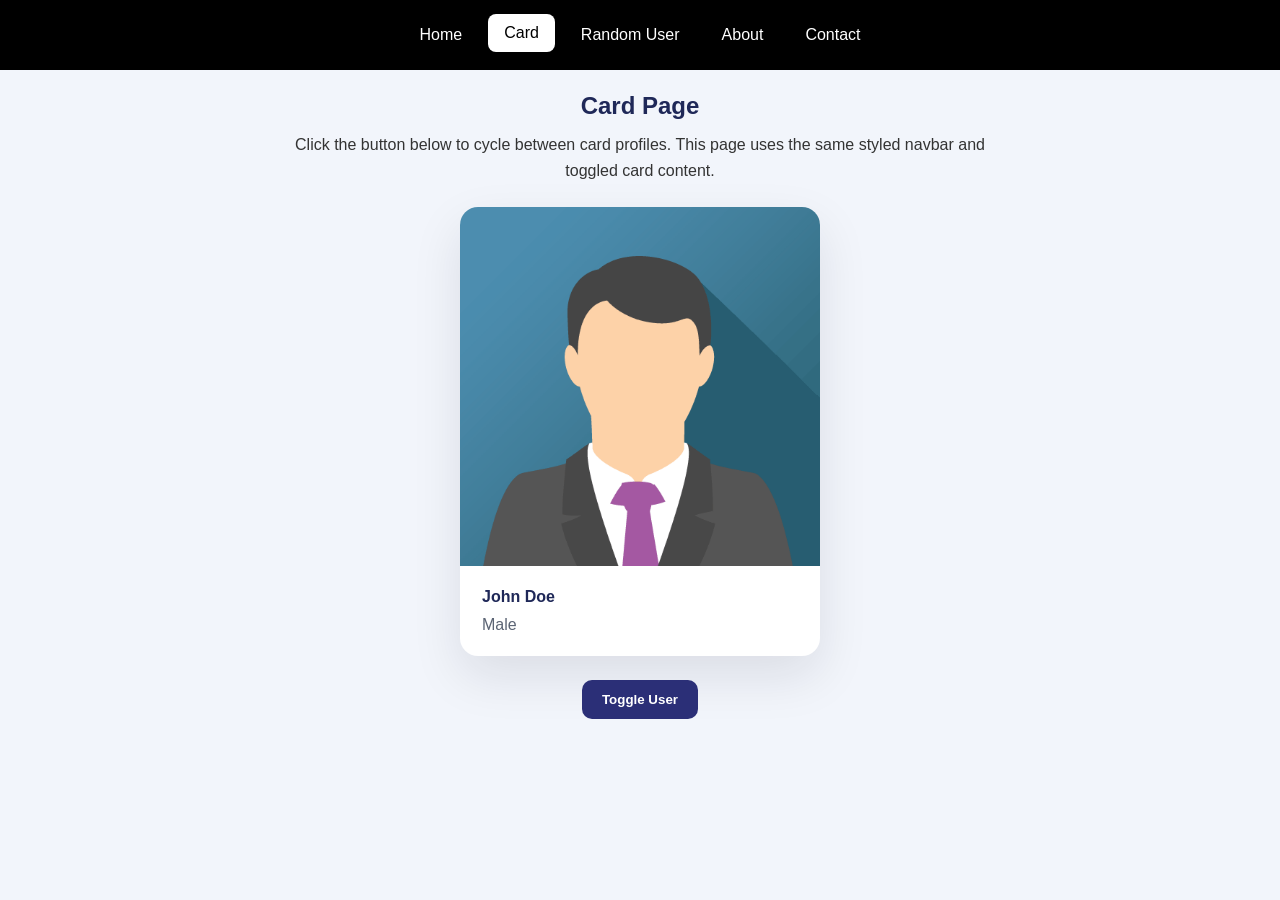
==== src/main/resources/static/card.html @ 0dccf624 "feat(static): add about, card, contact, random user pages and enhance styles" ====
﻿<!DOCTYPE html>
<html lang="en">
<head>
  <meta charset="UTF-8">
  <meta name="viewport" content="width=device-width, initial-scale=1.0">
  <title>Card Page | Impressive Navbar</title>
  <link rel="stylesheet" href="css/style.css">
</head>
<body>
  <nav class="navbar">
    <div class="nav-links">
      <a href="index.html">Home</a>
      <a href="card.html" class="active">Card</a>
      <a href="randomuser.html">Random User</a>
      <a href="about.html">About</a>
      <a href="contact.html">Contact</a>
    </div>
  </nav>

  <section class="home-intro">
    <h1>Card Page</h1>
    <p>Click the button below to cycle between card profiles. This page uses the same styled navbar and toggled card content.</p>
  </section>

  <main class="main-content">
    <section class="card user-card">
      <img id="userImage" src="img/john.png" alt="User Image" class="profile-img">
      <div class="container">
        <h4 id="userName"><b>John Doe</b></h4>
        <p id="userGender">Male</p>
      </div>
    </section>

    <div class="button-row">
      <button class="btn" onclick="toggleCard()">Toggle User</button>
    </div>
  </main>

  <script src="js/script.js"></script>
</body>
</html>
---- src/main/resources/static/css/style.css ----
﻿/* Global reset and colors */
* {
  box-sizing: border-box;
}

body {
  margin: 0;
  padding: 0;
  font-family: Arial, sans-serif;
  background: #f2f5fb;
  color: #222;
  padding-top: 60px;
}

.navbar {
  position: fixed;
  top: 0;
  left: 0;
  right: 0;
  width: 100%;
  z-index: 1000;
  display: flex;
  align-items: center;
  justify-content: center;
  flex-wrap: wrap;
  gap: 12px;
  padding: 16px 24px;
  background: #000;
  color: #fff;
}

.navbar .brand {
  font-size: 1.2rem;
  font-weight: 700;
  letter-spacing: 0.02em;
}

.navbar .nav-links {
  display: flex;
  flex-wrap: wrap;
  gap: 10px;
  justify-content: center;
}

.navbar a {
  color: #fff;
  text-decoration: none;
  padding: 10px 16px;
  border-radius: 8px;
  transition: background-color 180ms ease, color 180ms ease, transform 180ms ease;
}

.navbar a:hover,
.navbar a.active {
  background-color: #fff;
  color: #000;
  transform: translateY(-2px);
}

.home-intro {
  max-width: 900px;
  margin: 32px auto 0;
  padding: 0 16px;
  text-align: center;
}

.home-intro h1 {
  margin-bottom: 12px;
  color: #1f2858;
}

.home-intro p {
  color: #333;
  font-size: 1rem;
  line-height: 1.6;
  margin: 0 auto;
  max-width: 720px;
}

.main-content {
  max-width: 900px;
  margin: 24px auto;
  padding: 0 16px 40px;
}

.card {
  max-width: 360px;
  margin: 24px auto;
  background: #fff;
  border-radius: 18px;
  box-shadow: 0 20px 50px rgba(15, 23, 42, 0.1);
  overflow: hidden;
}

.user-card {
  overflow: hidden;
}

.profile-img {
  width: 100%;
  display: block;
}

.container {
  padding: 22px;
}

.container h4 {
  margin: 0 0 10px;
  color: #1f2858;
}

.container p {
  margin: 0;
  color: #5b6474;
}

.btn {
  display: inline-block;
  background: #2b2f77;
  color: #fff;
  border: none;
  padding: 12px 20px;
  border-radius: 10px;
  cursor: pointer;
  font-weight: 700;
  transition: transform 180ms ease, background-color 180ms ease;
}

.btn:hover {
  background: #1b234f;
  transform: translateY(-1px);
}

.button-row {
  text-align: center;
  margin-top: 18px;
}

@media (max-width: 640px) {
  .navbar {
    justify-content: center;
    text-align: center;
  }

  .navbar .nav-links {
    justify-content: center;
  }

  .card {
    width: 100%;
  }
}
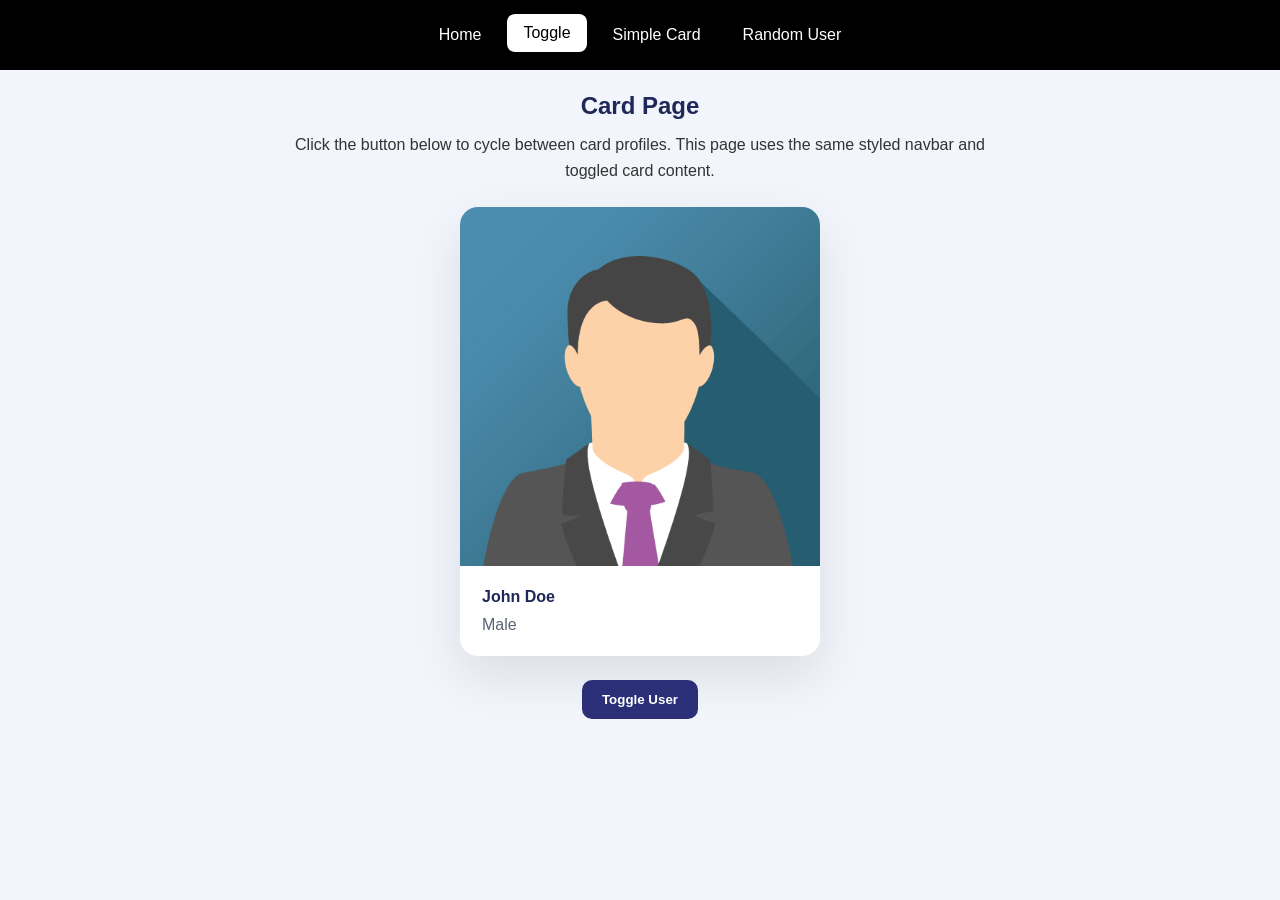
==== commit a26192d7: "feat(static): update Dockerfile for multi-stage build, remove unused HTML files, and add simple card" ====
--- a/src/main/resources/static/card.html
+++ b/src/main/resources/static/card.html
@@ -10,10 +10,9 @@
   <nav class="navbar">
     <div class="nav-links">
       <a href="index.html">Home</a>
-      <a href="card.html" class="active">Card</a>
+      <a href="card.html" class="active">Toggle</a>
+      <a href="simple-card.html">Simple Card</a>
       <a href="randomuser.html">Random User</a>
-      <a href="about.html">About</a>
-      <a href="contact.html">Contact</a>
     </div>
   </nav>
 
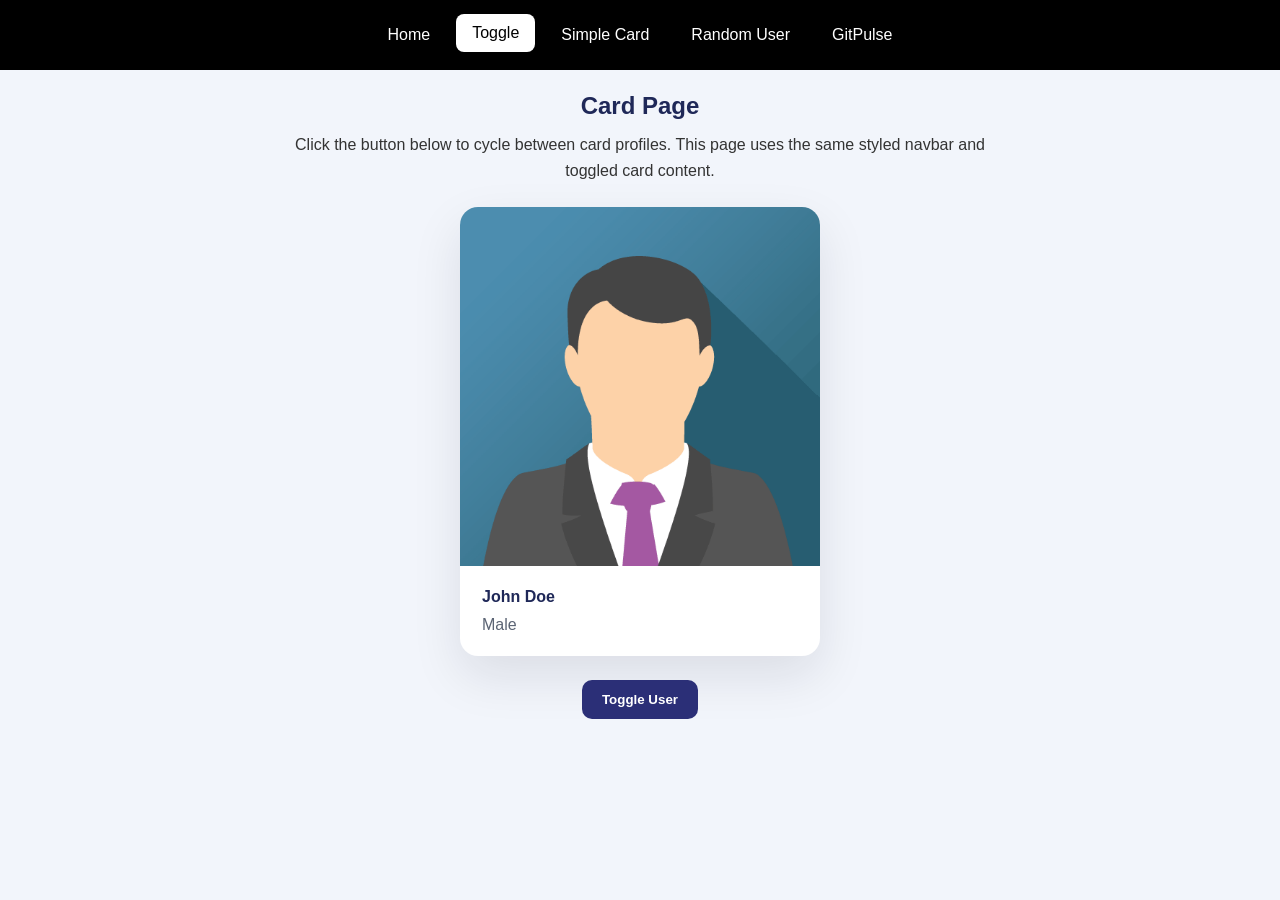
==== commit 74103605: "feat(static): add GitPulse page and update navigation links across multiple HTML files" ====
--- a/src/main/resources/static/card.html
+++ b/src/main/resources/static/card.html
@@ -13,6 +13,7 @@
       <a href="card.html" class="active">Toggle</a>
       <a href="simple-card.html">Simple Card</a>
       <a href="randomuser.html">Random User</a>
+      <a href="gitpulse.html">GitPulse</a>
     </div>
   </nav>
 
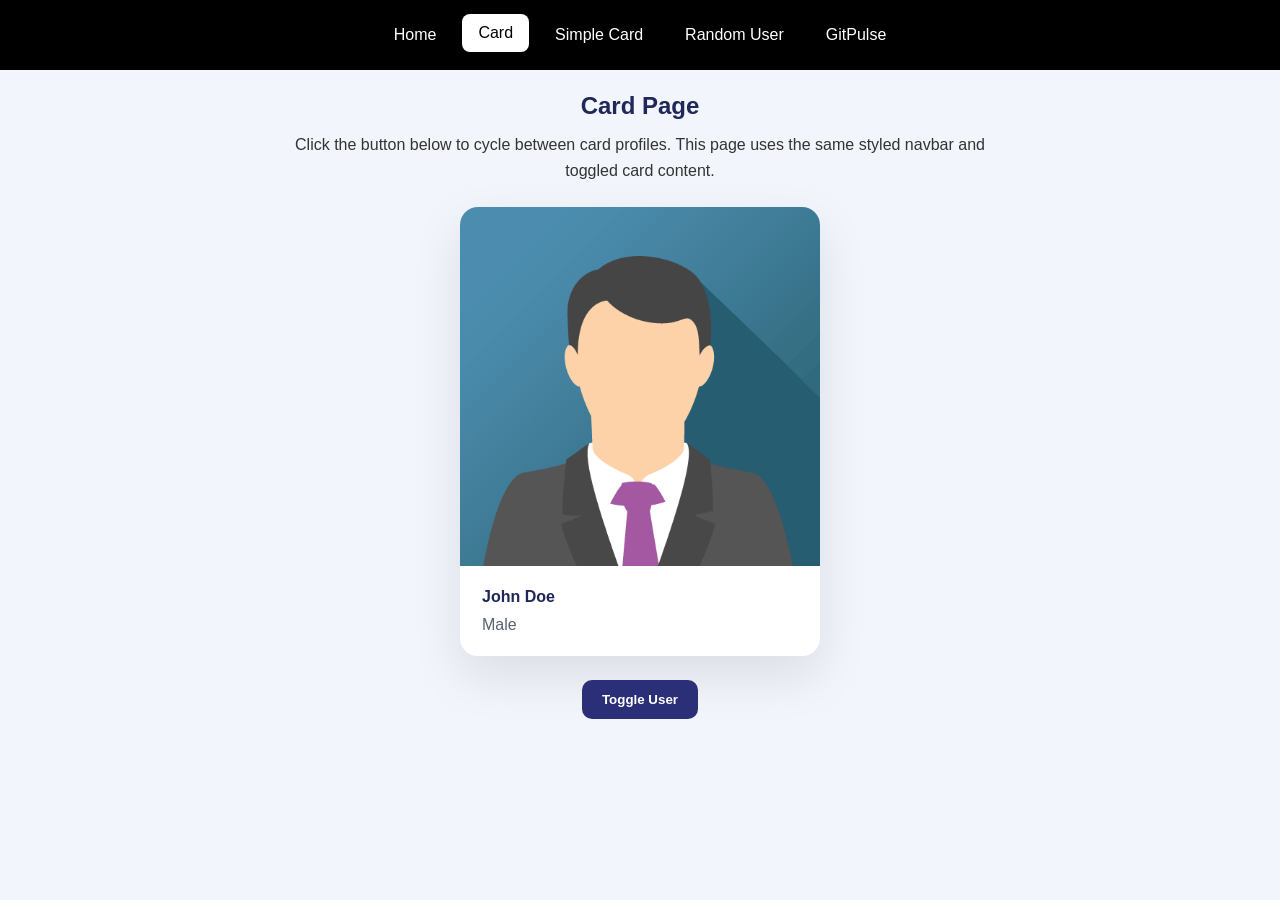
==== commit 86de8777: "feat: implement user management API with CRUD operations and update user model" ====
--- a/src/main/resources/static/card.html
+++ b/src/main/resources/static/card.html
@@ -10,7 +10,7 @@
   <nav class="navbar">
     <div class="nav-links">
       <a href="index.html">Home</a>
-      <a href="card.html" class="active">Toggle</a>
+      <a href="card.html" class="active">Card</a>
       <a href="simple-card.html">Simple Card</a>
       <a href="randomuser.html">Random User</a>
       <a href="gitpulse.html">GitPulse</a>
